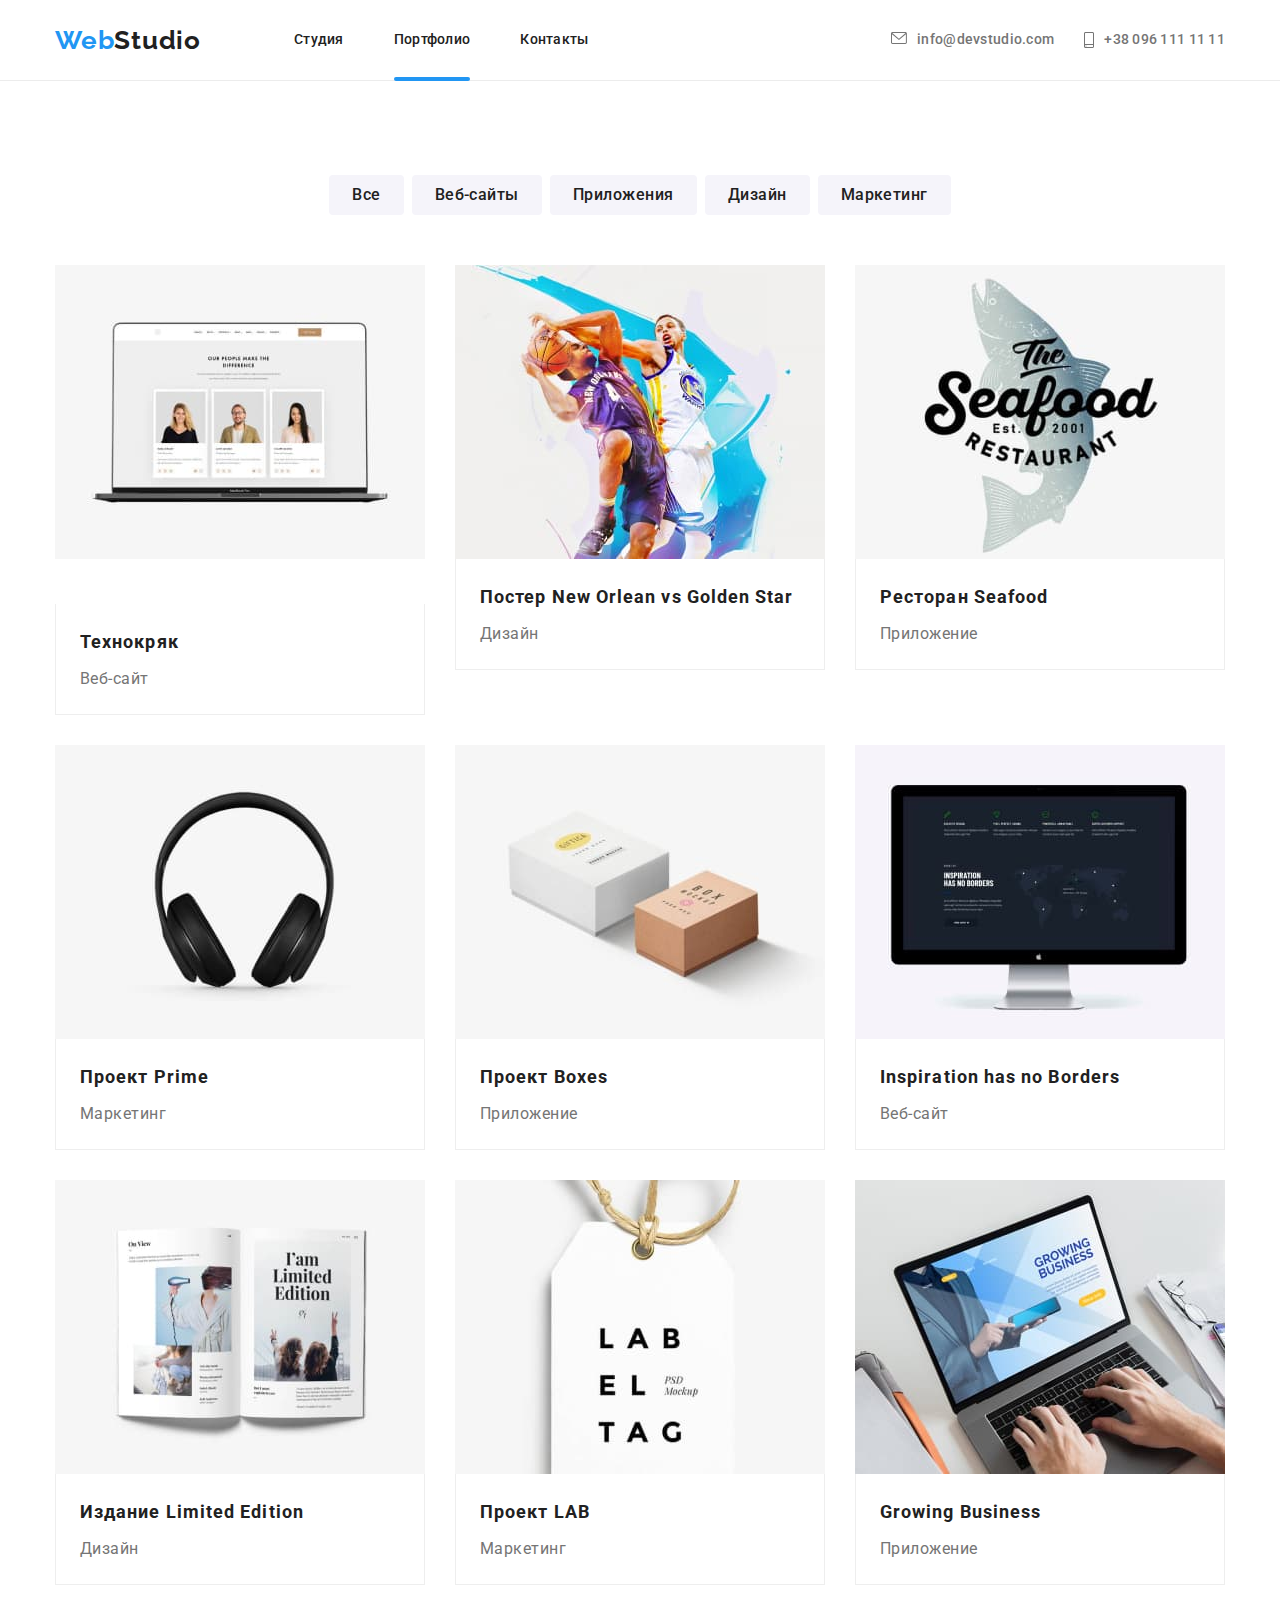
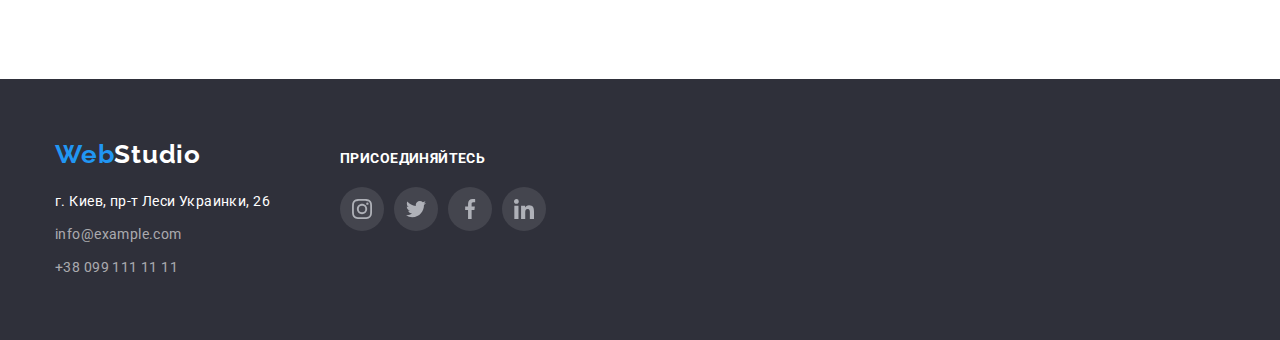
==== portfolio.html @ fc25923f "hw5" ====
<!DOCTYPE html>
<html lang="ru">
<head>
    <meta charset="UTF-8">
    <meta name="viewport" content="width=device-width, initial-scale=1.0">
    <title>Document</title>
    <link rel="preconnect" href="https://fonts.gstatic.com">
    <link
        href="https://fonts.googleapis.com/css2?family=Raleway:wght@700&family=Roboto:wght@400;500;700;900&display=swap"
        rel="stylesheet">
    <link rel="stylesheet"
        href="https://cdnjs.cloudflare.com/ajax/libs/modern-normalize/1.0.0/modern-normalize.min.css">
    <link rel="stylesheet" href="./style.css">
</head>
<body class="page">
    <!--Шапка сайта-->
    <header class="page-header">
        <div class="container main"> 
             <nav class="com">
                 <a href="./" class="logo">Web<span>Studio</span></a>
                 <ul class="site-nav com">
                     <li class="item"><a href="./index.html" class="link">Студия</a> </li>
                     <li class="item"><a href="./portfolio.html" class="link current">Портфолио</a> </li>
                     <li class="item"><a href="" class="link">Контакты</a> </li>
                 </ul>
             </nav>
             <address class="address">
                 <ul class="auth">
                     <li class="item mail">                                                                                                          
                        <a href="mailto:info@devstudio.com" class="auth-mail">
                            <svg class="kliyenty-icon" width="16" height="12">  
                                <use href=".//image/sprite.svg#icon-envelope"></use>
                            </svg>
                            info@devstudio.com
                        </a>
                     </li>
                     <li class="item tel">                 
                         <a href="tel:+380961111111" class="auth-tel">
                            <svg class="kliyenty-icon" width="10" height="16">
                                <use href=".//image/sprite.svg#icon-smartphone"></use>
                            </svg> 
                            +38 096 111 11 11
                         </a>
                     </li>
                 </ul>
             </address>
        </div>
     </header>
    <main>       
            <section class="section">
                <div class="container">
                    <!-- <h1>Наши работы</h1> -->
                    <ul class="filter">
                        <li class="filter-button"><button type="button" class="button">Все</button></li>
                        <li class="filter-button"><button type="button" class="button">Веб-сайты</button></li>
                        <li class="filter-button"><button type="button" class="button">Приложения</button></li>
                        <li class="filter-button"><button type="button" class="button">Дизайн</button></li>
                        <li class="filter-button"><button type="button" class="button">Маркетинг</button></li>
                    </ul>
                    <ul class="project">
                        <li class="partition">
                            <a href="" class="partition-image">
                                <div class="overley">
                                    <img src="./image/project1.jpg" alt="img" width="370" height="294">
                                    <p class="overley-text">Технокряк это современная площадка распространения коронавируса. Компании используют эту платформу для цифрового
                                    шпионажа и атак на защищённые сервера конкурентов.</p>
                                </div>
                                
                                <div class="unit">
                                    <h2 class="partition-title">Технокряк</h2>
                                    <p class="partition-text">Веб-сайт</p>
                                </div>
                            </a>
                        </li>
                        <li class="partition">
                            <a href="" class="partition-image"><img src="./image/project2.jpg" alt="img" width="370" height="294">
                               <div class="unit">
                                    <h2 class="partition-title">Постер New Orlean vs Golden Star</h2>
                                    <p class="partition-text">Дизайн</p>
                               </div>
                            </a>
                        </li>
                        <li class="partition">
                            <a href="" class="partition-image"><img src="./image/project3.jpg" alt="img" width="370" height="294">
                                <div class="unit">
                                    <h2 class="partition-title">Ресторан Seafood</h2>
                                    <p class="partition-text">Приложение</p>
                                </div>
                            </a>
                        </li>
                        <li class="partition">
                            <a href="" class="partition-image"><img src="./image/project4.jpg" alt="img" width="370" height="294">
                                <div class="unit">
                                    <h2 class="partition-title">Проект Prime</h2>
                                    <p class="partition-text">Маркетинг</p>
                                </div>
                            </a>
                        </li>
                        <li class="partition">
                            <a href="" class="partition-image"><img src="./image/project5.jpg" alt="img" width="370" height="294">
                                <div class="unit">
                                    <h2 class="partition-title">Проект Boxes</h2>
                                    <p class="partition-text">Приложение</p>
                                </div>
                            </a>
                        </li>
                        <li class="partition">
                            <a href="" class="partition-image"><img src="./image/project6.jpg" alt="img" width="370" height="294">
                                <div class="unit">
                                    <h2 class="partition-title">Inspiration has no Borders</h2>
                                    <p class="partition-text">Веб-сайт</p>
                                </div>
                            </a>
                        </li>
                        <li class="partition">
                            <a href="" class="partition-image"><img src="./image/project7.jpg" alt="img" width="370" height="294">
                                <div class="unit">
                                    <h2 class="partition-title">Издание Limited Edition</h2>
                                    <p class="partition-text">Дизайн</p>
                                </div>
                            </a>
                        </li>
                        <li class="partition">
                            <a href="" class="partition-image"><img src="./image/project8.jpg" alt="img" width="370" height="294">
                                <div class="unit">
                                    <h2 class="partition-title">Проект LAB</h2>
                                    <p class="partition-text">Маркетинг</p>
                                </div>
                            </a>
                        </li>
                        <li class="partition">
                            <a href="" class="partition-image"><img src="./image/project9.jpg" alt="img" width="370" height="294">
                                <div class="unit">
                                    <h2 class="partition-title">Growing Business</h2>
                                    <p class="partition-text">Приложение</p>
                                </div>
                            </a>
                        </li>
                    </ul>

                </div>                
            </section>        
    </main>
    <footer class="navi">
        <!-- <h2>WebStudio</h2> -->
        <div class="container foot">
            <div>
                <a href="./" class="logo-footer">Web<span>Studio</span></a>
            <address>
                <ul class="cell">
                    <li class="direction"><a href="#" class="cell-address">г. Киев, пр-т Леси Украинки, 26</a></li>
                    <li class="tel-mail"><a href="mailto:info@example.com" class="cell-mail">info@example.com</a></li>
                    <li class="tel-mail"><a href="tel:+380991111111" class="cell-tel">+38 099 111 11 11</a></li>
                </ul>
            </address>
            </div>
            <div class="social">
                <p class="social-text">присоединяйтесь</p>
                <ul class="container-team-icon">
                    <li class="team-marg">
                        <a href="" class="button-icon back">
                            <svg class="team-icons" width="20" height="20">
                                <use href=".//image/sprite.svg#icon-instagram-2"></use>
                            </svg>
                        </a>
                    </li>
                    <li class="team-marg">
                        <a href="" class="button-icon back">
                            <svg class="team-icons" width="20" height="20">
                                <use href="./image/sprite.svg#icon-twitter"></use>
                            </svg>
                        </a>
                    </li>
                    <li class="team-marg">
                        <a href="" class="button-icon back">
                            <svg class="team-icons" width="20" height="20">
                                <use href="./image/sprite.svg#icon-facebook-1"></use>
                            </svg>
                        </a>
                    </li>
                    <li class="team-marg">
                        <a href="" class="button-icon back">
                            <svg class="team-icons" width="20" height="20">
                                <use href="./image/sprite.svg#icon-linkedin-1"></use>
                            </svg>
                        </a>
                    </li>
                </ul>
            </div>            
        </div>
        
    </footer>
</body>    
</html>
---- style.css ----
/*цвет основного текста #757575  */
/*вторичный цвет текста #212121 */
/*белый #FFFFFF* /
/*акцент #2196F3* /
/*цвет инфо  rgba(255, 255, 255, 0.6)*/
/* вторичный цвет фона  #F5F4FA и #2F303A */

/* переменные */
:root {
  --primary-text-color: #757575;
  --title-text-color: #212121;
  --accent-color: #2196f3;
  --primary-bg-color: #ffffff;
  --background-hero: #2f303a;
  --info-color: rgba(255, 255, 255, 0.6);
  --second-color: #f5f4fa;
  --background-color: #ffffff;
  /* --background-color: #e5e5e5; */
}

/*  Убираем маркеры */
ul {
  padding: 0;
  margin: 0;
  list-style: none;
}
/* Отменяем подчеркивание у ссылки */
a {
  text-decoration: none;
}
/* Отменяем подчеркивание при наведении у ссылки 
 a:hover {
   text-decoration: none; 
} */

/* body----------------------------------- */
.page {
  color: var(--primary-text-color);
  background-color: var(--background-color);
  font-family: Roboto, sans-serif;
}
.container {
  margin-left: auto;
  margin-right: auto;
  width: 1200px;
  padding-left: 15px;
  padding-right: 15px;
}
/* --Шапка сайта--------------------------------> */
/* логотип шапки ------------------*/
.main {
  display: flex;
}
img {
  display: block;
}
.com {
  display: flex;
  align-items: center;
}
.page-header {
  border-bottom: 1px solid #ececec;
}
.logo {
  margin-right: 93px;

  color: var(--accent-color);
  font-family: Raleway, Arial;
  font-weight: 700;
  font-size: 26px;
  line-height: 1.19;
  letter-spacing: 0.03em;
}
.logo span {
  color: var(--title-text-color);
}

/*site-nav-------------------------*/

.site-nav .item:not(:last-child) {
  margin-right: 50px;
}
.site-nav .link {
  display: block;
  padding: 32px 0;

  color: var(--title-text-color);
  font-weight: 500;
  font-size: 14px;
  line-height: 1.14;
  letter-spacing: 0.02em;
}
.site-nav .link:hover,
.site-nav .link:focus,
.item :hover,
.item :focus,
.site-nav {
  transition: color 250ms cubic-bezier(0.4, 0, 0.2, 1);
  color: var(--accent-color);
}

.item {
  position: relative;
}
.current::after {
  content: "";
  display: flex;
  position: absolute;
  width: 100%;
  height: 4px;
  top: 77px;
  border-radius: 2px;
  background-color: var(--accent-color);
}

/*auth*/
.address {
  margin-left: auto;
}
.auth {
  display: inline-flex;
}
.auth .item:not(:last-child) {
  margin-right: 30px;
}
.auth a {
  display: inline-flex;
  padding: 32px 0;

  font-style: normal;
  color: var(--primary-text-color);
  font-weight: 500;
  font-size: 14px;
  line-height: 1.14;
  letter-spacing: 0.02em;
}

.kliyenty-icon {
  margin-right: 10px;
}

/* секции */
/* Герой------------------------------- */
.hero {
  max-width: 1600px;
  height: 600px;
  margin-left: auto;
  margin-right: auto;
  padding: 200px 0;
  text-align: center;
  background-color: var(--background-hero);
  background-image: linear-gradient(
      to right,
      rgba(47, 48, 58, 0.4),
      rgba(47, 48, 58, 0.4)
    ),
    url("./image/heroy.jpg");
}
.hero-title {
  margin: 0 0 30px;

  color: var(--primary-bg-color);
  font-weight: 900;
  font-size: 44px;
  line-height: 1.36;
  letter-spacing: 0.06em;
  text-transform: uppercase;
}
/* .centered {
  text-align: center; отцентрирование секциии
} */
.section {
  padding: 94px 0;

  font-weight: 400;
  font-size: 14px;
  line-height: 1.71;
  letter-spacing: 0.03em;
}
.features,
.kinds {
  display: flex;
}
.variety {
  width: calc((100% - 90px) / 4);
}
.variety::before {
  display: block;
  content: "";
  margin-bottom: 30px;
  background-color: var(--second-color);

  background-repeat: no-repeat;
  background-position: center;
  width: 270px;
  height: 120px;
}

.variety:not(:last-child) {
  margin-right: 30px;
}
.icon-antenna::before {
  background-image: url("./image/icone/antenna\ 1.svg");
}
.icon-clock::before {
  background-image: url("./image/icone/clock\ 1.svg");
}
.icon-diagram::before {
  background-image: url("./image/icone/diagram\ 1.svg");
}
.icon-astronaut::before {
  background-image: url("./image/icone/astronaut\ 1.svg");
}
.section-text {
  margin-top: 0;
  margin-bottom: 0;
}
.section-title {
  margin-top: 0;
  margin-bottom: 10px;

  color: var(--title-text-color);
  background-color: var(--background-color);
  font-weight: 700;
  font-size: 14px;
  line-height: 1.14;
  letter-spacing: 0.03em;
  text-transform: uppercase;
}

.work {
  padding-bottom: 94px;
}
.work-title {
  margin-top: 0;
  margin-bottom: 50px;

  color: var(--title-text-color);
  font-weight: 700;
  font-size: 36px;
  line-height: 1.17;
  text-align: center;
  letter-spacing: 0.03em;
}

.kinds-foto {
  display: flex;
  position: relative;
  width: calc((100% - 60px) / 3);
  margin-right: 30px;
}

.service-text {
  display: inline-block;
  position: absolute;
  margin: 0;
  width: 100%;
  bottom: 0;
  left: 0;
  padding: 27px 15px;
  font-weight: 700;
  font-size: 14px;
  line-height: 1.14;
  text-align: center;
  letter-spacing: 0.03em;
  text-transform: uppercase;
  color: var(--background-color);
  background-color: rgba(47, 48, 58, 0.8);
}

.our-team {
  padding: 94px 0 94px;

  color: var(--primary-text-color);
  background: var(--second-color);
}
.our-team h2,
h3 {
  color: var(--title-text-color);
  font-weight: 700;
  font-size: 36px;
  line-height: 1.17;
  letter-spacing: 0.03em;
}

.team {
  margin-top: 0;
  margin-bottom: 50px;
  text-align: center;
}
.team-link {
  display: inline-flex;
}
.team-card {
  text-align: center;
  box-shadow: 0px 1px 3px rgba(0, 0, 0, 0.12), 0px 1px 1px rgba(0, 0, 0, 0.14),
    0px 2px 1px rgba(0, 0, 0, 0.2);
  border-radius: 0px 0px 4px 4px;
  width: calc((100% - 60px) / 4);
  background: var(--primary-bg-color);
}
.team-card:not(:last-child) {
  margin-right: 30px;
}
.team-foto {
  padding: 0;
  margin: 0;
}
.team-padding {
  padding: 30px 32px;
}

.button-icon {
  /* display: flex;
  justify-content: space-between; */
  display: block;
  padding: 12px;
  border: none;
  border-radius: 50%;
  color: #afb1b8;
  width: 44px;
  height: 44px;
}

.team-marg:not(:last-child) {
  margin-right: 10px;
}

.team-title {
  margin: 0;
  margin-bottom: 10px;

  font-weight: 500;
  font-size: 16px;
  line-height: 1.19;
  letter-spacing: 0.03em;
}
.team-text {
  margin: 0;
  margin-bottom: 16px;
}
.container-team-icon {
  width: 206px;
}
.work-kliyenty {
  padding: 94px 0;
}
.kliyenty-title {
  margin-top: 0;
  margin-bottom: 50px;
  color: var(--title-text-color);
  text-align: center;
  font-weight: 700;
  font-size: 36px;
  line-height: 1.16;
  letter-spacing: 0.03em;
}

.button-kliyenty {
  display: inline-flex;
  padding: 0;
  width: 170px;
  height: 90px;
  border-radius: 4px;
  border: 1px solid #afb1b8;
  fill: #afb1b8;
}

.button-kliyenty:hover {
  border: 1px solid var(--accent-color);
  fill: var(--accent-color);
  transition: color 250ms cubic-bezier(0.4, 0, 0.2, 1);
}

.kliyenty:not(:last-child) {
  margin-right: 30px;
}

.kliyenty-picture {
  margin: auto;
}

/* логотип подвала */
.navi {
  display: flex;
  padding: 60px 0 60px;
  background: var(--background-hero);
}
.cell {
  font-weight: 400;
  font-size: 14px;
  line-height: 1.71;
  letter-spacing: 0.03em;
}

.cell-mail,
.cell-tel {
  display: block;
  font-style: normal;
  color: var(--info-color);
}
.cell-address {
  display: block;
  font-style: normal;
  color: var(--primary-bg-color);
}

.direction {
  margin-bottom: 9px;
}

.tel-mail:not(:last-child) {
  margin-bottom: 9px;
}

/* лого подвала */

.logo-footer {
  display: block;
  margin-bottom: 20px;
  font-family: Raleway, arial;
  color: var(--accent-color);
  font-weight: 700;
  font-size: 26px;
  line-height: 1.19;
  letter-spacing: 0.03em;
}
.logo-footer span {
  color: var(--primary-bg-color);
}

.social {
  margin-left: 70px;
  color: var(--primary-bg-color);
  font-weight: 700;
  font-size: 14px;
  line-height: 1.14;
  letter-spacing: 0.03em;
  text-transform: uppercase;
}
.social-text {
  margin: 0;
  margin-bottom: 20px;
}
.back {
  background: rgba(255, 255, 255, 0.1);
}

.foot {
  display: flex;
  align-items: baseline;
}
/* button */
.button {
  display: inline-block;
  border-radius: 4px;
  padding: 6px 22px;
  border: 1px solid transparent;
  color: var(--title-text-color);
  background: var(--second-color);
  font-weight: 500;
  font-size: 16px;
  line-height: 1.63;
  letter-spacing: 0.03em;
}

.button:hover,
.button:focus {
  color: var(--primary-bg-color);
  background: var(--accent-color);
  transition: color 250ms cubic-bezier(0.4, 0, 0.2, 1);
}

.button-hero {
  display: inline-block;
  border-radius: 4px; /*закругление кнопки*/
  padding: 10px 32px;
  min-width: 200px; /*мин ширина кнопки*/
  border: 1px solid transparent; /*прозрачная рамка кнопки*/
  color: var(--primary-bg-color);
  background: var(--accent-color);
  box-shadow: 0px 4px 4px rgba(0, 0, 0, 0.15);
  font-weight: 700;
  font-size: 16px;
  line-height: 1.87;
  align-items: center;
  text-align: center;
  letter-spacing: 0.06em;
}

/* Портфолио-------------------------------- */

.filter {
  display: flex;
  margin-bottom: 50px;
  justify-content: center;
}

button {
  cursor: pointer;
}

.filter-button:not(:last-child) {
  margin-right: 8px;
}
.project {
  display: flex;
  flex-wrap: wrap;
}
.partition {
  width: calc((100% - 60px) / 3);
  margin-right: 30px;
  margin-bottom: 30px;
}

.partition:nth-child(3n) {
  margin-right: 0;
}
.partition:nth-last-child(-n + 3) {
  margin-bottom: 0;
}
.unit {
  width: 370px;
  padding: 20px 24px;
  border: 1px solid #eeeeee;
  border-top: 0;
}
.overley {
  display: flex;
  position: relative;
  overflow: hidden;
}
.overlay-text {
  margin: 0;
  padding: 63px 24px;
  font-size: 18px;
  line-height: 1.56;
  letter-spacing: 0.03em;
  color: var(--background-color);
  position: absolute;
  width: 100%;
  height: 100%;
  background-color: rgba(33, 150, 243, 0.9);
  transform: translateY(100%);
  transition: transform 250ms cubic-bezier(0.4, 0, 0.2, 1);
}

/* .partition-image:hover::before {
  opacity: 1;
  transition: color 250ms cubic-bezier(0.4, 0, 0.2, 1); */

.partition-image:hover .overley-text {
  transform: translateY(0);
}
/* .partition ::before {
  display: inline-block;
  position: absolute;
  content: "";
  width: 100%;
  height: 100%;
  opacity: 0;
  background-color: rgba(33, 150, 243, 0.9);
} */

.partition-title {
  margin: 0;
  margin-bottom: 4px;
}
.partition-text {
  margin: 0;
}

.partition h2 {
  color: var(--title-text-color);
  font-weight: 700;
  font-size: 18px;
  line-height: 2;
  letter-spacing: 0.06em;
}
.unit {
  font-weight: 400;
  font-size: 16px;
  line-height: 1.87;
  letter-spacing: 0.03em;
  color: var(--primary-text-color);
}

.partition-image {
  display: block;
}

.partition-image {
  box-shadow: 0px 1px 1px rgb(255, 255, 255), 0px 4px 4px rgb(255, 255, 255),
    1px 4px 6px rgb(255, 255, 255);
  transition: color 250ms cubic-bezier(0.4, 0, 0.2, 1);
}

.partition-image:hover {
  box-shadow: 0px 1px 1px rgba(0, 0, 0, 0.12), 0px 4px 4px rgba(0, 0, 0, 0.06),
    1px 4px 6px rgba(0, 0, 0, 0.16);
  transition: color 250ms cubic-bezier(0.4, 0, 0.2, 1);
}

/* ИКОНКИ */
.container-team-icon,
.social-icon,
.scroll {
  display: flex;
}

.team-icon {
  align-items: center;
  padding: 0;
  border: none;
  border-radius: 50%;
  margin-right: 10px;
  background-color: var(--background-color);
  width: 44px;
  height: 44px;
}

.icon-antenna {
  width: 270px;
  height: 120px;
  background-color: rgba(255, 255, 255, 0.1);
  justify-content: center;
  background-size: cover;
}

.button-icon:hover {
  background-color: var(--accent-color);
  color: var(--background-color);
  transition: color 250ms cubic-bezier(0.4, 0, 0.2, 1);
}

.kliyenty-icon,
.team-icons {
  fill: #afb1b8;
}

.kliyenty-icon,
.team-icons {
  fill: currentColor;
}
/* .team-icons:hover {
  fill: var(--primary-bg-color);
} */
.icon {
  fill: var(--primary-bg-color);
}
/* .is-hidden .modal-open-content {
  transform: translateX(-300%);
}

.modal-open-conten {
  position: absolute;
  max-width: 528px;
  height: 581px;
  width: 100%;
  left: 50%;
  top: 50%;
  transform: translate(-50%, -50%);
  border-radius: 4px;
  transition: 250ms cubic-bezier(0.4, 0, 0.2, 1);
  box-shadow: 0px 1px 3px rgba(0, 0, 0, 0.12), 0px, 1px, 1px,
    rgba(0, 0, 0, 0.14), 0px, 2px, 1px, rgba(0, 0, 0, 0.2);
  background: var(--primary-bg-color);
} */
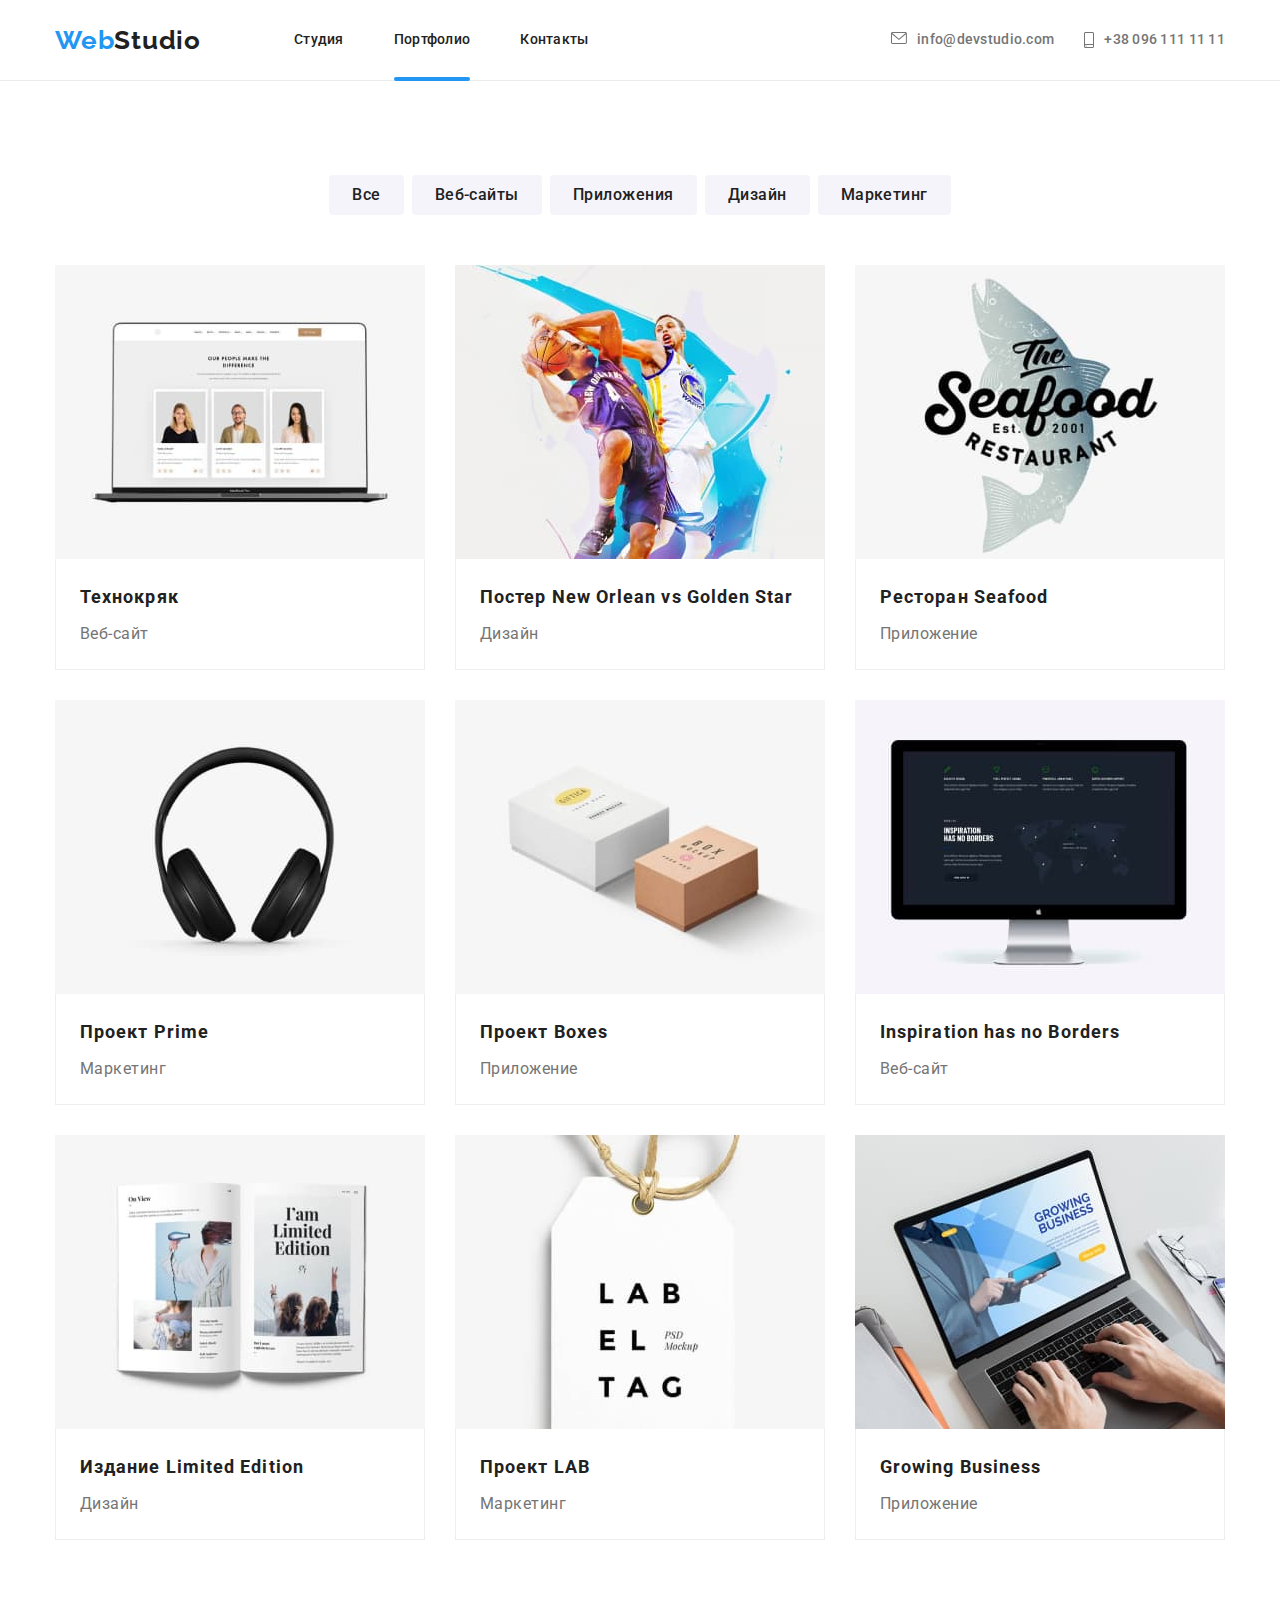
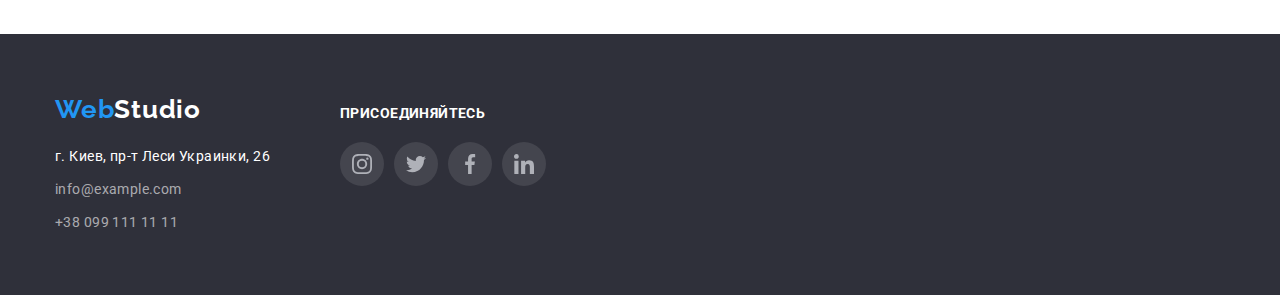
==== commit fbe6f096: "hw5" ====
--- a/portfolio.html
+++ b/portfolio.html
@@ -73,7 +73,13 @@
                             </a>
                         </li>
                         <li class="partition">
-                            <a href="" class="partition-image"><img src="./image/project2.jpg" alt="img" width="370" height="294">
+                            <a href="" class="partition-image">
+                                <div class="overley">
+                                    <img src="./image/project2.jpg" alt="img" width="370" height="294">
+                                    <p class="overley-text">Технокряк это современная площадка распространения коронавируса. Компании используют эту
+                                        платформу для цифрового
+                                        шпионажа и атак на защищённые сервера конкурентов.</p>
+                                </div>
                                <div class="unit">
                                     <h2 class="partition-title">Постер New Orlean vs Golden Star</h2>
                                     <p class="partition-text">Дизайн</p>
@@ -81,7 +87,13 @@
                             </a>
                         </li>
                         <li class="partition">
-                            <a href="" class="partition-image"><img src="./image/project3.jpg" alt="img" width="370" height="294">
+                            <a href="" class="partition-image">
+                                <div class="overley">
+                                    <img src="./image/project3.jpg" alt="img" width="370" height="294">
+                                    <p class="overley-text">Технокряк это современная площадка распространения коронавируса. Компании используют эту
+                                        платформу для цифрового
+                                        шпионажа и атак на защищённые сервера конкурентов.</p>
+                                </div>
                                 <div class="unit">
                                     <h2 class="partition-title">Ресторан Seafood</h2>
                                     <p class="partition-text">Приложение</p>
@@ -89,7 +101,14 @@
                             </a>
                         </li>
                         <li class="partition">
-                            <a href="" class="partition-image"><img src="./image/project4.jpg" alt="img" width="370" height="294">
+                            <a href="" class="partition-image">
+                                <div class="overley">
+                                    <img src="./image/project4.jpg" alt="img" width="370" height="294">
+                                    <p class="overley-text">Технокряк это современная площадка распространения коронавируса. Компании используют эту
+                                        платформу для цифрового
+                                        шпионажа и атак на защищённые сервера конкурентов.</p>
+                                </div>
+                                
                                 <div class="unit">
                                     <h2 class="partition-title">Проект Prime</h2>
                                     <p class="partition-text">Маркетинг</p>
@@ -97,7 +116,13 @@
                             </a>
                         </li>
                         <li class="partition">
-                            <a href="" class="partition-image"><img src="./image/project5.jpg" alt="img" width="370" height="294">
+                            <a href="" class="partition-image">
+                                <div class="overley">
+                                    <img src="./image/project5.jpg" alt="img" width="370" height="294">
+                                    <p class="overley-text">Технокряк это современная площадка распространения коронавируса. Компании используют эту
+                                        платформу для цифрового
+                                        шпионажа и атак на защищённые сервера конкурентов.</p>
+                                </div>
                                 <div class="unit">
                                     <h2 class="partition-title">Проект Boxes</h2>
                                     <p class="partition-text">Приложение</p>
@@ -105,7 +130,13 @@
                             </a>
                         </li>
                         <li class="partition">
-                            <a href="" class="partition-image"><img src="./image/project6.jpg" alt="img" width="370" height="294">
+                            <a href="" class="partition-image">
+                                <div class="overley">
+                                    <img src="./image/project6.jpg" alt="img" width="370" height="294">
+                                    <p class="overley-text">Технокряк это современная площадка распространения коронавируса. Компании используют эту
+                                        платформу для цифрового
+                                        шпионажа и атак на защищённые сервера конкурентов.</p>
+                                </div>
                                 <div class="unit">
                                     <h2 class="partition-title">Inspiration has no Borders</h2>
                                     <p class="partition-text">Веб-сайт</p>
@@ -113,7 +144,13 @@
                             </a>
                         </li>
                         <li class="partition">
-                            <a href="" class="partition-image"><img src="./image/project7.jpg" alt="img" width="370" height="294">
+                            <a href="" class="partition-image">
+                                <div class="overley">
+                                    <img src="./image/project7.jpg" alt="img" width="370" height="294">
+                                    <p class="overley-text">Технокряк это современная площадка распространения коронавируса. Компании используют эту
+                                        платформу для цифрового
+                                        шпионажа и атак на защищённые сервера конкурентов.</p>
+                                </div>
                                 <div class="unit">
                                     <h2 class="partition-title">Издание Limited Edition</h2>
                                     <p class="partition-text">Дизайн</p>
@@ -121,7 +158,13 @@
                             </a>
                         </li>
                         <li class="partition">
-                            <a href="" class="partition-image"><img src="./image/project8.jpg" alt="img" width="370" height="294">
+                            <a href="" class="partition-image">
+                                <div class="overley">
+                                    <img src="./image/project8.jpg" alt="img" width="370" height="294">
+                                    <p class="overley-text">Технокряк это современная площадка распространения коронавируса. Компании используют эту
+                                        платформу для цифрового
+                                        шпионажа и атак на защищённые сервера конкурентов.</p>
+                                </div>
                                 <div class="unit">
                                     <h2 class="partition-title">Проект LAB</h2>
                                     <p class="partition-text">Маркетинг</p>
@@ -129,7 +172,13 @@
                             </a>
                         </li>
                         <li class="partition">
-                            <a href="" class="partition-image"><img src="./image/project9.jpg" alt="img" width="370" height="294">
+                            <a href="" class="partition-image">
+                                <div class="overley">
+                                    <img src="./image/project9.jpg" alt="img" width="370" height="294">
+                                    <p class="overley-text">Технокряк это современная площадка распространения коронавируса. Компании используют эту
+                                        платформу для цифрового
+                                        шпионажа и атак на защищённые сервера конкурентов.</p>
+                                </div>
                                 <div class="unit">
                                     <h2 class="partition-title">Growing Business</h2>
                                     <p class="partition-text">Приложение</p>
--- a/style.css
+++ b/style.css
@@ -530,7 +530,7 @@
   position: relative;
   overflow: hidden;
 }
-.overlay-text {
+.overley-text {
   margin: 0;
   padding: 63px 24px;
   font-size: 18px;
@@ -540,14 +540,10 @@
   position: absolute;
   width: 100%;
   height: 100%;
-  background-color: rgba(33, 150, 243, 0.9);
+  background: rgba(33, 150, 243, 0.9);
   transform: translateY(100%);
   transition: transform 250ms cubic-bezier(0.4, 0, 0.2, 1);
 }
-
-/* .partition-image:hover::before {
-  opacity: 1;
-  transition: color 250ms cubic-bezier(0.4, 0, 0.2, 1); */
 
 .partition-image:hover .overley-text {
   transform: translateY(0);
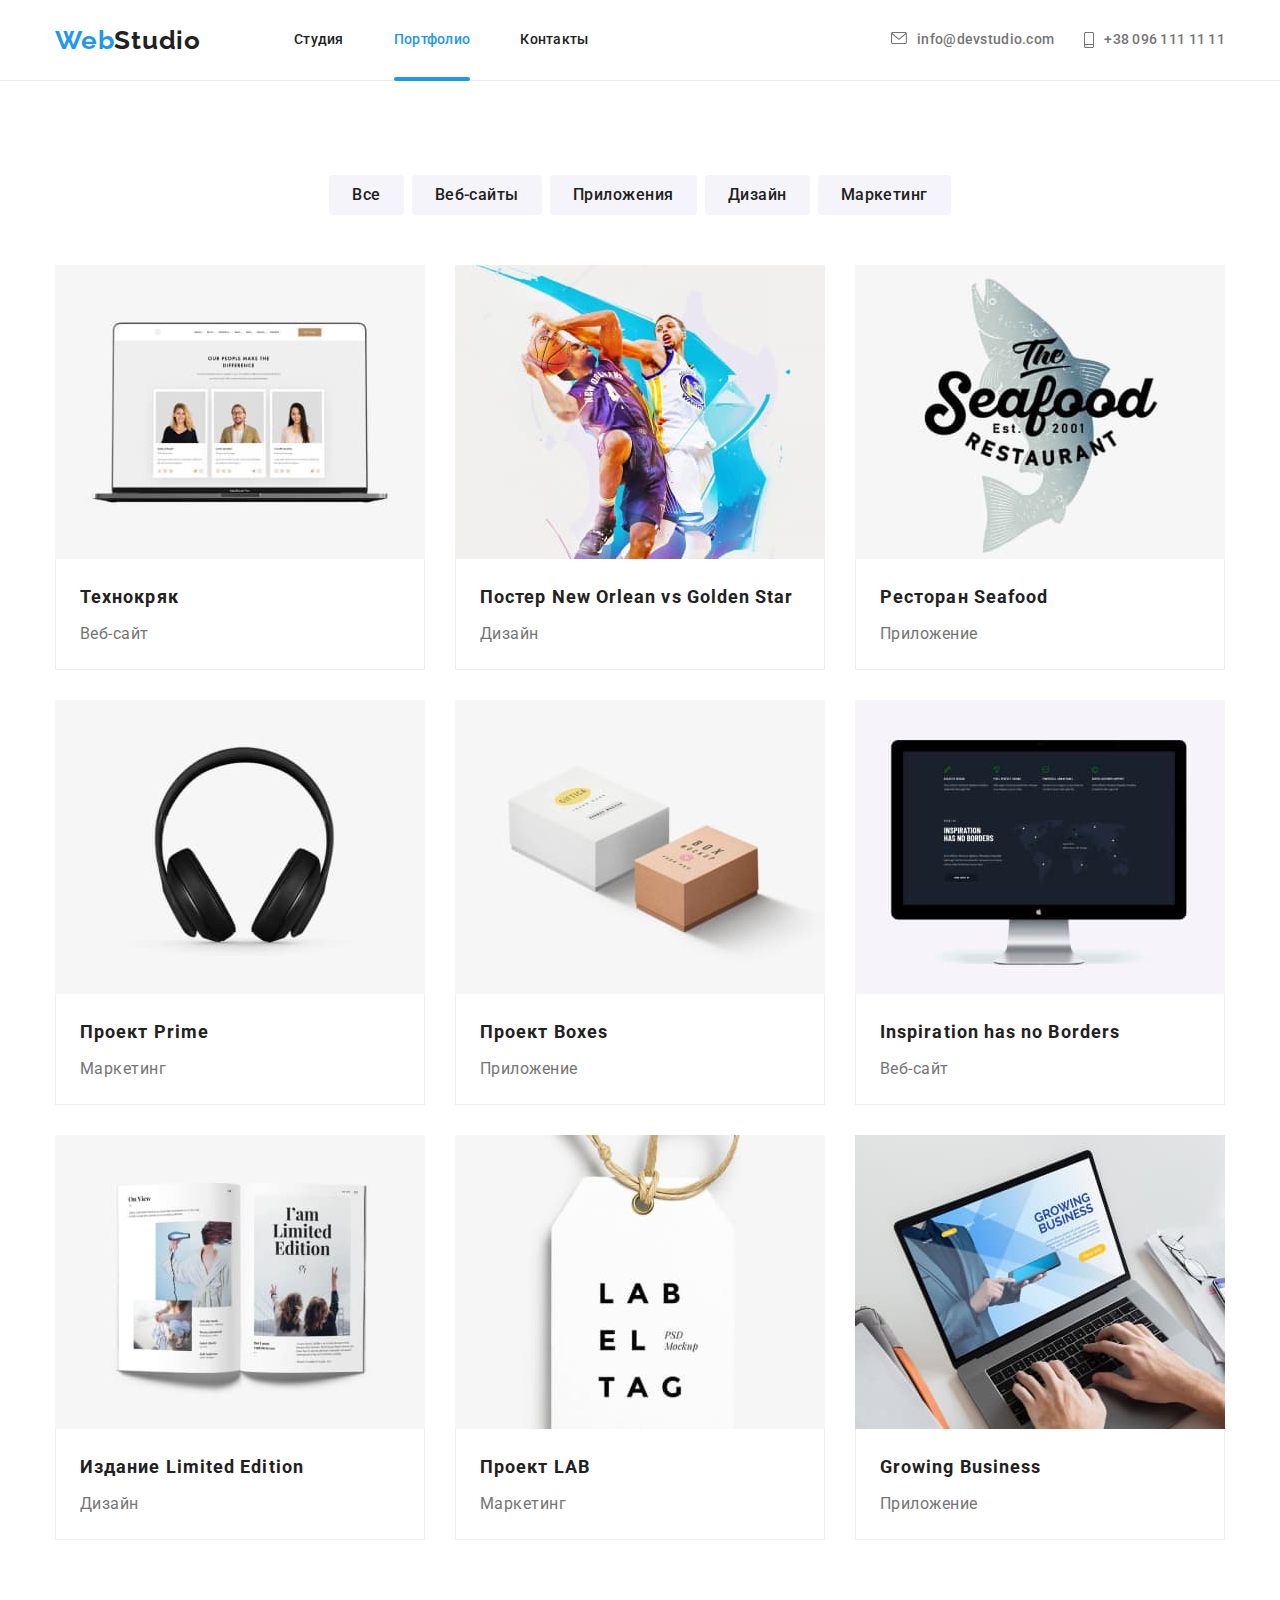
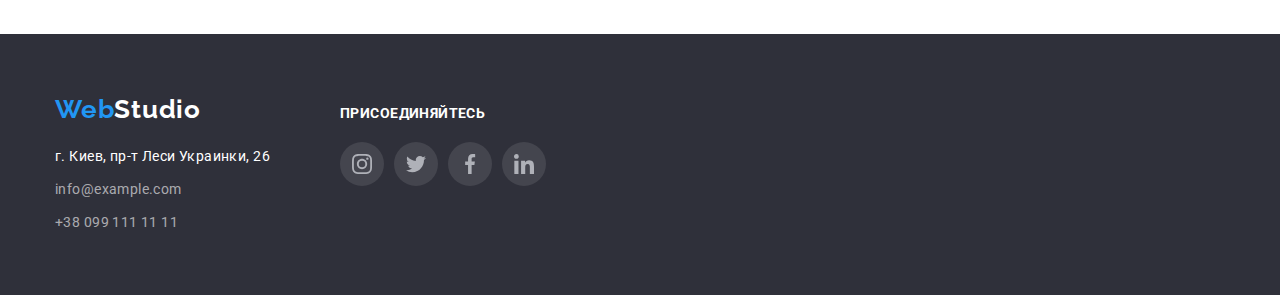
==== commit 93c2c356: "hw5/2" ====
--- a/portfolio.html
+++ b/portfolio.html
@@ -191,7 +191,7 @@
             </section>        
     </main>
     <footer class="navi">
-        <!-- <h2>WebStudio</h2> -->
+        <!-- <h2>WebStudio </h2> -->
         <div class="container foot">
             <div>
                 <a href="./" class="logo-footer">Web<span>Studio</span></a>
--- a/style.css
+++ b/style.css
@@ -89,18 +89,19 @@
   font-size: 14px;
   line-height: 1.14;
   letter-spacing: 0.02em;
+  transition: color 250ms cubic-bezier(0.4, 0, 0.2, 1);
 }
 .site-nav .link:hover,
 .site-nav .link:focus,
 .item :hover,
 .item :focus,
-.site-nav {
-  transition: color 250ms cubic-bezier(0.4, 0, 0.2, 1);
+.site-nav .link.current {
   color: var(--accent-color);
 }
 
 .item {
   position: relative;
+  transition: color 250ms cubic-bezier(0.4, 0, 0.2, 1);
 }
 .current::after {
   content: "";
@@ -166,9 +167,7 @@
   letter-spacing: 0.06em;
   text-transform: uppercase;
 }
-/* .centered {
-  text-align: center; отцентрирование секциии
-} */
+
 .section {
   padding: 94px 0;
 
@@ -311,15 +310,16 @@
 }
 
 .button-icon {
-  /* display: flex;
-  justify-content: space-between; */
-  display: block;
-  padding: 12px;
+  display: flex;
+  align-items: center;
+  justify-content: center;
   border: none;
   border-radius: 50%;
   color: #afb1b8;
   width: 44px;
   height: 44px;
+  transition: color 250ms cubic-bezier(0.4, 0, 0.2, 1),
+    background-color 250ms cubic-bezier(0.4, 0, 0.2, 1);
 }
 
 .team-marg:not(:last-child) {
@@ -364,12 +364,13 @@
   border-radius: 4px;
   border: 1px solid #afb1b8;
   fill: #afb1b8;
+  transition: border 250ms cubic-bezier(0.4, 0, 0.2, 1),
+    fill 250ms cubic-bezier(0.4, 0, 0.2, 1);
 }
 
 .button-kliyenty:hover {
   border: 1px solid var(--accent-color);
   fill: var(--accent-color);
-  transition: color 250ms cubic-bezier(0.4, 0, 0.2, 1);
 }
 
 .kliyenty:not(:last-child) {
@@ -462,13 +463,16 @@
   font-size: 16px;
   line-height: 1.63;
   letter-spacing: 0.03em;
+  transition: color 250ms cubic-bezier(0.4, 0, 0.2, 1),
+    background 250ms cubic-bezier(0.4, 0, 0.2, 1);
 }
 
 .button:hover,
 .button:focus {
   color: var(--primary-bg-color);
   background: var(--accent-color);
-  transition: color 250ms cubic-bezier(0.4, 0, 0.2, 1);
+  box-shadow: 0px 3px 1px rgba(0, 0, 0, 0.1), 0px 1px 2px rgba(0, 0, 0, 0.08),
+    0px 2px 2px rgba(0, 0, 0, 0.12);
 }
 
 .button-hero {
@@ -548,15 +552,6 @@
 .partition-image:hover .overley-text {
   transform: translateY(0);
 }
-/* .partition ::before {
-  display: inline-block;
-  position: absolute;
-  content: "";
-  width: 100%;
-  height: 100%;
-  opacity: 0;
-  background-color: rgba(33, 150, 243, 0.9);
-} */
 
 .partition-title {
   margin: 0;
@@ -594,7 +589,6 @@
 .partition-image:hover {
   box-shadow: 0px 1px 1px rgba(0, 0, 0, 0.12), 0px 4px 4px rgba(0, 0, 0, 0.06),
     1px 4px 6px rgba(0, 0, 0, 0.16);
-  transition: color 250ms cubic-bezier(0.4, 0, 0.2, 1);
 }
 
 /* ИКОНКИ */
@@ -626,7 +620,6 @@
 .button-icon:hover {
   background-color: var(--accent-color);
   color: var(--background-color);
-  transition: color 250ms cubic-bezier(0.4, 0, 0.2, 1);
 }
 
 .kliyenty-icon,
@@ -638,17 +631,32 @@
 .team-icons {
   fill: currentColor;
 }
-/* .team-icons:hover {
-  fill: var(--primary-bg-color);
-} */
+
 .icon {
   fill: var(--primary-bg-color);
 }
-/* .is-hidden .modal-open-content {
-  transform: translateX(-300%);
-}
-
-.modal-open-conten {
+/* MODAL--------------------------------------- */
+
+.backdrop.is-hidden {
+  visibility: hidden;
+  opacity: 0;
+  pointer-events: none;
+}
+
+.backdrop {
+  position: fixed;
+  top: 0;
+  left: 0;
+  width: 1600px;
+  height: 1024px;
+  background-color: rgba(0, 0, 0, 0.2);
+  opacity: 1;
+  visibility: visible;
+
+  transition: opacity 250ms cubic-bezier(0.4, 0, 0.2, 1),
+    visibility 250ms cubic-bezier(0.4, 0, 0.2, 1);
+}
+.modal {
   position: absolute;
   max-width: 528px;
   height: 581px;
@@ -658,7 +666,7 @@
   transform: translate(-50%, -50%);
   border-radius: 4px;
   transition: 250ms cubic-bezier(0.4, 0, 0.2, 1);
-  box-shadow: 0px 1px 3px rgba(0, 0, 0, 0.12), 0px, 1px, 1px,
-    rgba(0, 0, 0, 0.14), 0px, 2px, 1px, rgba(0, 0, 0, 0.2);
+  box-shadow: 0px 1px 3px rgba(0, 0, 0, 0.12), 0px 1px 1px rgba(0, 0, 0, 0.14),
+    0px 2px 1px rgba(0, 0, 0, 0.2);
   background: var(--primary-bg-color);
-} */
+}
